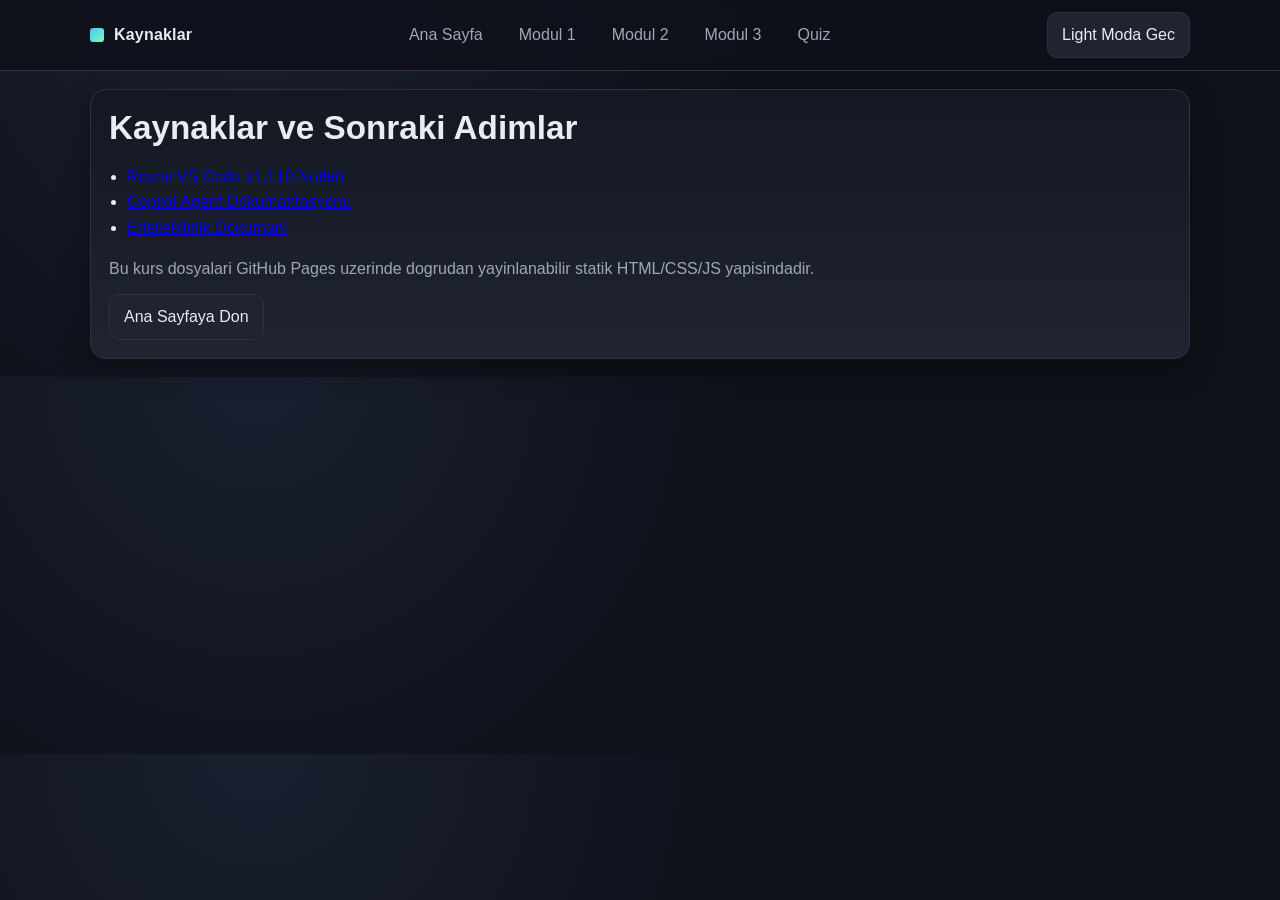
==== pages/kaynaklar.html @ 0790338a "Ilk surum: VS Code v1.110 TR interaktif landing" ====
<!doctype html>
<html lang="tr">
<head>
  <meta charset="UTF-8">
  <meta name="viewport" content="width=device-width, initial-scale=1.0">
  <title>Kaynaklar - VS Code v1.110</title>
  <link rel="stylesheet" href="../assets/css/styles.css">
</head>
<body>
  <header class="topbar">
    <div class="container topbar-inner">
      <div class="brand"><span class="brand-badge"></span> Kaynaklar</div>
      <nav class="nav-links">
        <a href="../index.html">Ana Sayfa</a>
        <a href="modul-agent.html">Modul 1</a>
        <a href="modul-chat.html">Modul 2</a>
        <a href="modul-editor-terminal.html">Modul 3</a>
        <a href="quiz.html">Quiz</a>
      </nav>
      <button data-theme-toggle>Tema</button>
    </div>
  </header>

  <main class="container section">
    <article class="card">
      <h1>Kaynaklar ve Sonraki Adimlar</h1>
      <ul class="list">
        <li><a href="https://code.visualstudio.com/updates/v1_110" target="_blank" rel="noreferrer">Resmi VS Code v1.110 Notlari</a></li>
        <li><a href="https://code.visualstudio.com/docs/copilot/agents" target="_blank" rel="noreferrer">Copilot Agent Dokumantasyonu</a></li>
        <li><a href="https://code.visualstudio.com/docs/editor/accessibility" target="_blank" rel="noreferrer">Erisilebilirlik Dokumani</a></li>
      </ul>
      <p class="muted">Bu kurs dosyalari GitHub Pages uzerinde dogrudan yayinlanabilir statik HTML/CSS/JS yapisindadir.</p>
      <a class="btn" href="../index.html">Ana Sayfaya Don</a>
    </article>
  </main>

  <script src="../assets/js/app.js"></script>
</body>
</html>
---- assets/css/styles.css ----
:root {
  --bg: #0f111a;
  --bg-elev: #181c28;
  --panel: #1f2430;
  --text: #e6edf3;
  --muted: #9ca8b7;
  --accent: #4fc1ff;
  --accent-2: #79ffb3;
  --warning: #ffcc66;
  --danger: #ff6b6b;
  --ok: #7ee787;
  --border: #2d3344;
  --shadow: 0 10px 28px rgba(0, 0, 0, 0.35);
}

:root[data-theme="light"] {
  --bg: #f4f7fb;
  --bg-elev: #ffffff;
  --panel: #ecf2fa;
  --text: #102033;
  --muted: #4d6078;
  --accent: #005fb8;
  --accent-2: #007a57;
  --warning: #8a5a00;
  --danger: #b42318;
  --ok: #166534;
  --border: #cfd7e6;
  --shadow: 0 10px 24px rgba(16, 32, 51, 0.12);
}

* {
  box-sizing: border-box;
}

html,
body {
  margin: 0;
  padding: 0;
}

body {
  font-family: "Segoe UI", "SF Pro Text", "Helvetica Neue", sans-serif;
  background: radial-gradient(circle at 20% 0%, #1a2030 0, var(--bg) 45%), var(--bg);
  color: var(--text);
  line-height: 1.6;
}

:root[data-theme="light"] body {
  background: linear-gradient(180deg, #eaf1fb 0%, var(--bg) 40%);
}

.container {
  width: min(1100px, 92vw);
  margin: 0 auto;
}

.topbar {
  position: sticky;
  top: 0;
  z-index: 20;
  backdrop-filter: blur(8px);
  background: color-mix(in srgb, var(--bg) 85%, transparent);
  border-bottom: 1px solid var(--border);
}

.topbar-inner {
  display: flex;
  align-items: center;
  justify-content: space-between;
  padding: 12px 0;
}

.brand {
  display: flex;
  align-items: center;
  gap: 10px;
  font-weight: 700;
  letter-spacing: 0.2px;
}

.brand-badge {
  width: 14px;
  height: 14px;
  border-radius: 3px;
  background: linear-gradient(135deg, var(--accent), var(--accent-2));
}

.nav-links {
  display: flex;
  gap: 14px;
  flex-wrap: wrap;
}

.nav-links a {
  color: var(--muted);
  text-decoration: none;
  padding: 6px 10px;
  border-radius: 8px;
  border: 1px solid transparent;
}

.nav-links a.active,
.nav-links a:hover,
.nav-links a:focus-visible {
  color: var(--text);
  border-color: var(--border);
  background: var(--bg-elev);
}

button,
.btn {
  border: 1px solid var(--border);
  background: var(--panel);
  color: var(--text);
  border-radius: 10px;
  padding: 9px 14px;
  cursor: pointer;
  font: inherit;
  text-decoration: none;
  display: inline-block;
}

button:hover,
.btn:hover,
button:focus-visible,
.btn:focus-visible {
  border-color: var(--accent);
  box-shadow: 0 0 0 3px color-mix(in srgb, var(--accent) 28%, transparent);
  outline: none;
}

.hero {
  padding: 52px 0 26px;
}

.hero-grid {
  display: grid;
  grid-template-columns: 1.2fr 1fr;
  gap: 24px;
}

.card {
  background: linear-gradient(180deg, color-mix(in srgb, var(--bg-elev) 86%, black), var(--panel));
  border: 1px solid var(--border);
  border-radius: 16px;
  padding: 18px;
  box-shadow: var(--shadow);
}

:root[data-theme="light"] .card {
  background: linear-gradient(180deg, #ffffff, var(--panel));
}

h1,
h2,
h3 {
  line-height: 1.2;
  margin: 0 0 10px;
}

h1 {
  font-size: clamp(1.7rem, 2.6vw, 2.6rem);
}

p {
  margin: 0 0 12px;
}

.muted {
  color: var(--muted);
}

.grid-3 {
  display: grid;
  grid-template-columns: repeat(3, 1fr);
  gap: 16px;
}

.grid-2 {
  display: grid;
  grid-template-columns: repeat(2, 1fr);
  gap: 16px;
}

.section {
  padding: 18px 0;
}

.kicker {
  color: var(--accent);
  font-size: 0.9rem;
  font-weight: 700;
  letter-spacing: 0.4px;
  text-transform: uppercase;
}

.tags {
  display: flex;
  flex-wrap: wrap;
  gap: 8px;
}

.tag {
  border: 1px solid var(--border);
  border-radius: 999px;
  padding: 4px 10px;
  color: var(--muted);
  font-size: 0.85rem;
}

.timeline,
.list {
  padding-left: 18px;
}

.accordion-item {
  border: 1px solid var(--border);
  border-radius: 12px;
  margin-bottom: 10px;
  overflow: hidden;
}

.accordion-header {
  width: 100%;
  text-align: left;
  border: 0;
  border-bottom: 1px solid transparent;
  border-radius: 0;
  background: var(--panel);
  padding: 12px 14px;
  font-weight: 600;
}

.accordion-content {
  display: none;
  padding: 12px 14px;
  background: color-mix(in srgb, var(--bg-elev) 75%, transparent);
}

.accordion-item.open .accordion-content {
  display: block;
}

.code-box {
  margin: 10px 0;
  background: #0b0f16;
  color: #d2e4ff;
  border: 1px solid #2a3950;
  border-radius: 10px;
  padding: 12px;
  position: relative;
  overflow: auto;
}

:root[data-theme="light"] .code-box {
  background: #f3f8ff;
  color: #072243;
  border-color: #b8cbe4;
}

.copy-btn {
  position: absolute;
  top: 8px;
  right: 8px;
  padding: 6px 10px;
  font-size: 0.85rem;
}

.progress-wrap {
  border: 1px solid var(--border);
  border-radius: 999px;
  overflow: hidden;
  height: 12px;
  background: color-mix(in srgb, var(--panel) 90%, transparent);
}

.progress-bar {
  height: 100%;
  width: 0;
  background: linear-gradient(90deg, var(--accent), var(--accent-2));
  transition: width 260ms ease;
}

.quiz-question {
  margin-bottom: 14px;
}

.quiz-options label {
  display: block;
  margin: 6px 0;
}

footer {
  padding: 36px 0;
  color: var(--muted);
}

svg {
  max-width: 100%;
  height: auto;
}

@media (max-width: 900px) {
  .hero-grid,
  .grid-3,
  .grid-2 {
    grid-template-columns: 1fr;
  }

  .nav-links {
    display: none;
  }
}
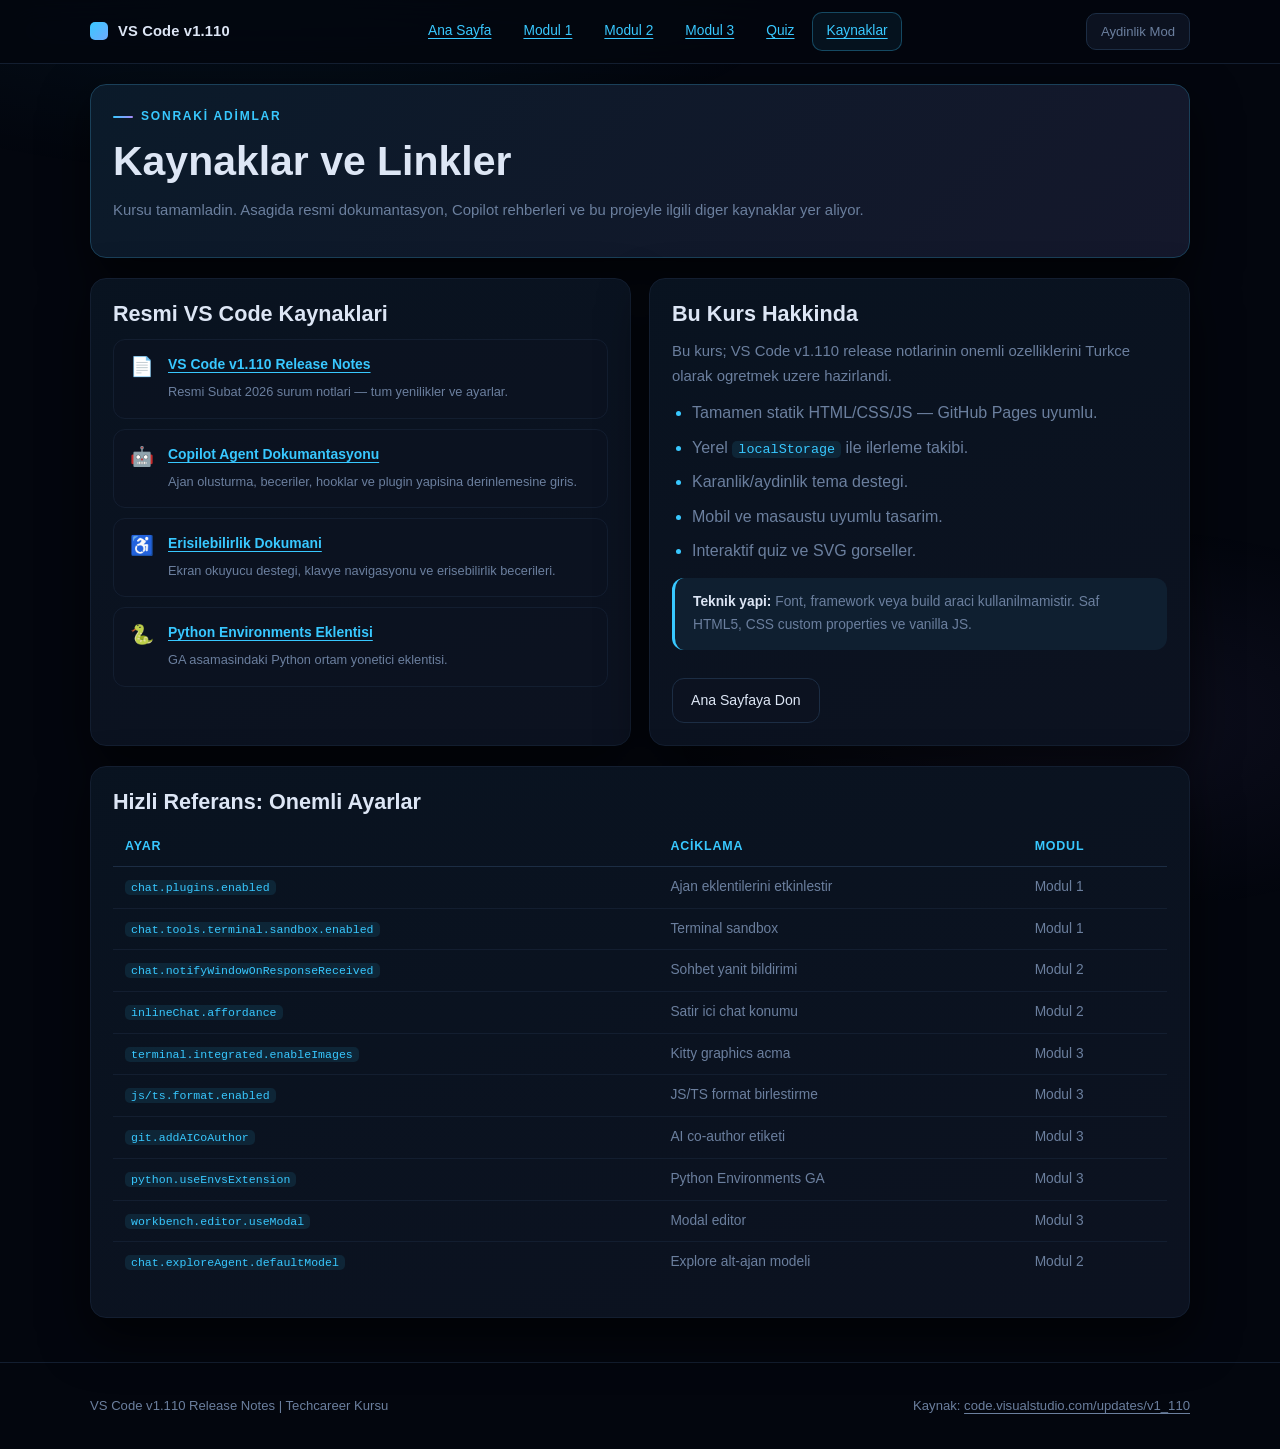
==== commit 9ef4e014: "Redesign: AI tasarim sistemi, mobil nav, tam TR icerik - Yeni renk paleti (derin uzay, elektrik mavi" ====
--- a/pages/kaynaklar.html
+++ b/pages/kaynaklar.html
@@ -3,36 +3,119 @@
 <head>
   <meta charset="UTF-8">
   <meta name="viewport" content="width=device-width, initial-scale=1.0">
-  <title>Kaynaklar - VS Code v1.110</title>
+  <meta name="description" content="VS Code v1.110 Kursu kaynaklar sayfasi — resmi release notes, Copilot dokumanlari ve sonraki adimlar.">
+  <title>Kaynaklar — VS Code v1.110 | Techcareer</title>
   <link rel="stylesheet" href="../assets/css/styles.css">
 </head>
 <body>
   <header class="topbar">
     <div class="container topbar-inner">
-      <div class="brand"><span class="brand-badge"></span> Kaynaklar</div>
-      <nav class="nav-links">
+      <a class="brand" href="../index.html">
+        <span class="brand-badge" aria-hidden="true"></span>
+        VS Code v1.110
+      </a>
+      <nav class="nav-links" aria-label="Ana navigasyon">
         <a href="../index.html">Ana Sayfa</a>
         <a href="modul-agent.html">Modul 1</a>
         <a href="modul-chat.html">Modul 2</a>
         <a href="modul-editor-terminal.html">Modul 3</a>
         <a href="quiz.html">Quiz</a>
+        <a href="kaynaklar.html" aria-current="page">Kaynaklar</a>
       </nav>
-      <button data-theme-toggle>Tema</button>
+      <button class="nav-toggle" aria-label="Menuyu ac/kapat" aria-expanded="false">
+        <span></span><span></span><span></span>
+      </button>
+      <button class="theme-btn" data-theme-toggle aria-label="Tema degistir">Aydinlik Mod</button>
     </div>
   </header>
 
   <main class="container section">
-    <article class="card">
-      <h1>Kaynaklar ve Sonraki Adimlar</h1>
-      <ul class="list">
-        <li><a href="https://code.visualstudio.com/updates/v1_110" target="_blank" rel="noreferrer">Resmi VS Code v1.110 Notlari</a></li>
-        <li><a href="https://code.visualstudio.com/docs/copilot/agents" target="_blank" rel="noreferrer">Copilot Agent Dokumantasyonu</a></li>
-        <li><a href="https://code.visualstudio.com/docs/editor/accessibility" target="_blank" rel="noreferrer">Erisilebilirlik Dokumani</a></li>
-      </ul>
-      <p class="muted">Bu kurs dosyalari GitHub Pages uzerinde dogrudan yayinlanabilir statik HTML/CSS/JS yapisindadir.</p>
-      <a class="btn" href="../index.html">Ana Sayfaya Don</a>
+
+    <article class="card module-hero reveal">
+      <p class="kicker">Sonraki Adimlar</p>
+      <h1>Kaynaklar ve Linkler</h1>
+      <p class="muted">Kursu tamamladin. Asagida resmi dokumantasyon, Copilot rehberleri ve bu projeyle ilgili diger kaynaklar yer aliyor.</p>
     </article>
+
+    <section class="section grid-2">
+
+      <article class="card reveal reveal-delay-1">
+        <h2>Resmi VS Code Kaynaklari</h2>
+        <div class="info-row">
+          <span class="info-row-icon" aria-hidden="true">&#128196;</span>
+          <div class="info-row-body">
+            <strong><a href="https://code.visualstudio.com/updates/v1_110" target="_blank" rel="noreferrer noopener">VS Code v1.110 Release Notes</a></strong>
+            <span>Resmi Subat 2026 surum notlari — tum yenilikler ve ayarlar.</span>
+          </div>
+        </div>
+        <div class="info-row">
+          <span class="info-row-icon" aria-hidden="true">&#129302;</span>
+          <div class="info-row-body">
+            <strong><a href="https://code.visualstudio.com/docs/copilot/agents" target="_blank" rel="noreferrer noopener">Copilot Agent Dokumantasyonu</a></strong>
+            <span>Ajan olusturma, beceriler, hooklar ve plugin yapisina derinlemesine giris.</span>
+          </div>
+        </div>
+        <div class="info-row">
+          <span class="info-row-icon" aria-hidden="true">&#9855;</span>
+          <div class="info-row-body">
+            <strong><a href="https://code.visualstudio.com/docs/editor/accessibility" target="_blank" rel="noreferrer noopener">Erisilebilirlik Dokumani</a></strong>
+            <span>Ekran okuyucu destegi, klavye navigasyonu ve erisebilirlik becerileri.</span>
+          </div>
+        </div>
+        <div class="info-row">
+          <span class="info-row-icon" aria-hidden="true">&#128013;</span>
+          <div class="info-row-body">
+            <strong><a href="https://marketplace.visualstudio.com/items?itemName=ms-python.vscode-python-envs" target="_blank" rel="noreferrer noopener">Python Environments Eklentisi</a></strong>
+            <span>GA asamasindaki Python ortam yonetici eklentisi.</span>
+          </div>
+        </div>
+      </article>
+
+      <article class="card reveal reveal-delay-2">
+        <h2>Bu Kurs Hakkinda</h2>
+        <p class="muted">Bu kurs; VS Code v1.110 release notlarinin onemli ozelliklerini Turkce olarak ogretmek uzere hazirlandi.</p>
+        <ul class="list" style="margin-top:12px;">
+          <li>Tamamen statik HTML/CSS/JS — GitHub Pages uyumlu.</li>
+          <li>Yerel <code>localStorage</code> ile ilerleme takibi.</li>
+          <li>Karanlik/aydinlik tema destegi.</li>
+          <li>Mobil ve masaustu uyumlu tasarim.</li>
+          <li>Interaktif quiz ve SVG gorseller.</li>
+        </ul>
+        <div class="callout" style="margin-top:14px;">
+          <strong>Teknik yapi:</strong> Font, framework veya build araci kullanilmamistir. Saf HTML5, CSS custom properties ve vanilla JS.
+        </div>
+        <a class="btn" href="../index.html" style="margin-top:14px;">Ana Sayfaya Don</a>
+      </article>
+
+    </section>
+
+    <section class="section card reveal">
+      <h2>Hizli Referans: Onemli Ayarlar</h2>
+      <table>
+        <thead><tr><th>Ayar</th><th>Aciklama</th><th>Modul</th></tr></thead>
+        <tbody>
+          <tr><td><code>chat.plugins.enabled</code></td><td>Ajan eklentilerini etkinlestir</td><td>Modul 1</td></tr>
+          <tr><td><code>chat.tools.terminal.sandbox.enabled</code></td><td>Terminal sandbox</td><td>Modul 1</td></tr>
+          <tr><td><code>chat.notifyWindowOnResponseReceived</code></td><td>Sohbet yanit bildirimi</td><td>Modul 2</td></tr>
+          <tr><td><code>inlineChat.affordance</code></td><td>Satir ici chat konumu</td><td>Modul 2</td></tr>
+          <tr><td><code>terminal.integrated.enableImages</code></td><td>Kitty graphics acma</td><td>Modul 3</td></tr>
+          <tr><td><code>js/ts.format.enabled</code></td><td>JS/TS format birlestirme</td><td>Modul 3</td></tr>
+          <tr><td><code>git.addAICoAuthor</code></td><td>AI co-author etiketi</td><td>Modul 3</td></tr>
+          <tr><td><code>python.useEnvsExtension</code></td><td>Python Environments GA</td><td>Modul 3</td></tr>
+          <tr><td><code>workbench.editor.useModal</code></td><td>Modal editor</td><td>Modul 3</td></tr>
+          <tr><td><code>chat.exploreAgent.defaultModel</code></td><td>Explore alt-ajan modeli</td><td>Modul 2</td></tr>
+        </tbody>
+      </table>
+    </section>
+
   </main>
+
+  <footer>
+    <div class="container">
+      <span>VS Code v1.110 Release Notes | Techcareer Kursu</span>
+      <span>Kaynak: <a href="https://code.visualstudio.com/updates/v1_110" target="_blank" rel="noreferrer noopener">code.visualstudio.com/updates/v1_110</a></span>
+    </div>
+  </footer>
 
   <script src="../assets/js/app.js"></script>
 </body>
--- a/assets/css/styles.css
+++ b/assets/css/styles.css
@@ -1,66 +1,140 @@
+/* ==============================================
+   AI DESIGN SYSTEM — VS Code v1.110 Kursu
+   ============================================== */
+
+/* ---- Tokens ---- */
 :root {
-  --bg: #0f111a;
-  --bg-elev: #181c28;
-  --panel: #1f2430;
-  --text: #e6edf3;
-  --muted: #9ca8b7;
-  --accent: #4fc1ff;
-  --accent-2: #79ffb3;
-  --warning: #ffcc66;
-  --danger: #ff6b6b;
-  --ok: #7ee787;
-  --border: #2d3344;
-  --shadow: 0 10px 28px rgba(0, 0, 0, 0.35);
+  --bg:        #03060e;
+  --bg-elev:   #070c18;
+  --panel:     #0c1220;
+  --panel-2:   #101929;
+  --text:      #dde6f5;
+  --muted:     #6b7f9e;
+  --subtle:    #2a3a52;
+  --accent:    #38c8ff;
+  --accent-2:  #a78bfa;
+  --accent-3:  #34d399;
+  --warning:   #fbbf24;
+  --danger:    #f87171;
+  --ok:        #34d399;
+  --border:    #131e30;
+  --border-2:  #1c2d44;
+  --glow:      rgba(56, 200, 255, 0.16);
+  --glow-2:    rgba(167, 139, 250, 0.14);
+  --shadow:    0 20px 48px rgba(0, 0, 0, 0.65);
+  --shadow-sm: 0 6px 18px rgba(0, 0, 0, 0.4);
+  --radius:    16px;
+  --radius-sm: 10px;
 }
 
 :root[data-theme="light"] {
-  --bg: #f4f7fb;
-  --bg-elev: #ffffff;
-  --panel: #ecf2fa;
-  --text: #102033;
-  --muted: #4d6078;
-  --accent: #005fb8;
-  --accent-2: #007a57;
-  --warning: #8a5a00;
-  --danger: #b42318;
-  --ok: #166534;
-  --border: #cfd7e6;
-  --shadow: 0 10px 24px rgba(16, 32, 51, 0.12);
-}
-
-* {
-  box-sizing: border-box;
-}
-
-html,
+  --bg:        #eef3fc;
+  --bg-elev:   #ffffff;
+  --panel:     #e4ecf9;
+  --panel-2:   #d8e4f5;
+  --text:      #0b1525;
+  --muted:     #4a5f7c;
+  --subtle:    #b0c0d8;
+  --accent:    #0284c7;
+  --accent-2:  #7c3aed;
+  --accent-3:  #059669;
+  --warning:   #92400e;
+  --danger:    #b91c1c;
+  --ok:        #059669;
+  --border:    #ccd6ed;
+  --border-2:  #b8c8e4;
+  --glow:      rgba(2, 132, 199, 0.14);
+  --glow-2:    rgba(124, 58, 237, 0.10);
+  --shadow:    0 12px 36px rgba(10, 20, 40, 0.12);
+  --shadow-sm: 0 4px 14px rgba(10, 20, 40, 0.08);
+}
+
+/* ---- Animations ---- */
+@keyframes fade-up {
+  from { opacity: 0; transform: translateY(22px); }
+  to   { opacity: 1; transform: translateY(0); }
+}
+@keyframes fade-in {
+  from { opacity: 0; }
+  to   { opacity: 1; }
+}
+@keyframes shimmer {
+  0%   { background-position: -200% center; }
+  100% { background-position:  200% center; }
+}
+@keyframes gradient-drift {
+  0%, 100% { background-position: 0% 50%; }
+  50%       { background-position: 100% 50%; }
+}
+@keyframes pulse-glow {
+  0%, 100% { opacity: 0.7; }
+  50%       { opacity: 1; box-shadow: 0 0 20px var(--glow), 0 0 40px var(--glow-2); }
+}
+@keyframes float {
+  0%, 100% { transform: translateY(0); }
+  50%       { transform: translateY(-5px); }
+}
+@keyframes spin-slow {
+  to { transform: rotate(360deg); }
+}
+@keyframes scan-line {
+  from { transform: translateY(-100%); }
+  to   { transform: translateY(100%); }
+}
+
+/* ---- Base ---- */
+*, *::before, *::after { box-sizing: border-box; }
+html, body { margin: 0; padding: 0; }
+html { scroll-behavior: smooth; }
+
 body {
-  margin: 0;
-  padding: 0;
-}
-
-body {
-  font-family: "Segoe UI", "SF Pro Text", "Helvetica Neue", sans-serif;
-  background: radial-gradient(circle at 20% 0%, #1a2030 0, var(--bg) 45%), var(--bg);
+  font-family: "Segoe UI", "SF Pro Text", "Inter", "Helvetica Neue", sans-serif;
+  background: var(--bg);
   color: var(--text);
-  line-height: 1.6;
-}
-
-:root[data-theme="light"] body {
-  background: linear-gradient(180deg, #eaf1fb 0%, var(--bg) 40%);
-}
-
+  line-height: 1.65;
+  min-height: 100vh;
+  transition: background 0.4s, color 0.4s;
+}
+
+/* Hero bg ambient */
+body::before {
+  content: '';
+  position: fixed;
+  inset: 0;
+  background:
+    radial-gradient(ellipse 80% 50% at 20% -10%, rgba(56,200,255,0.08) 0%, transparent 60%),
+    radial-gradient(ellipse 60% 40% at 85% 80%, rgba(167,139,250,0.07) 0%, transparent 55%);
+  pointer-events: none;
+  z-index: 0;
+}
+
+:root[data-theme="light"] body::before {
+  background:
+    radial-gradient(ellipse 80% 50% at 20% -10%, rgba(2,132,199,0.06) 0%, transparent 60%),
+    radial-gradient(ellipse 60% 40% at 85% 80%, rgba(124,58,237,0.05) 0%, transparent 55%);
+}
+
+/* ---- Layout ---- */
 .container {
   width: min(1100px, 92vw);
   margin: 0 auto;
-}
-
+  position: relative;
+  z-index: 1;
+}
+.section  { padding: 20px 0; }
+.mt-sm    { margin-top: 12px; }
+.mt-md    { margin-top: 18px; }
+
+/* ---- Topbar ---- */
 .topbar {
   position: sticky;
   top: 0;
-  z-index: 20;
-  backdrop-filter: blur(8px);
+  z-index: 200;
+  backdrop-filter: blur(18px) saturate(160%);
+  -webkit-backdrop-filter: blur(18px) saturate(160%);
   background: color-mix(in srgb, var(--bg) 85%, transparent);
   border-bottom: 1px solid var(--border);
+  transition: background 0.4s;
 }
 
 .topbar-inner {
@@ -68,246 +142,667 @@
   align-items: center;
   justify-content: space-between;
   padding: 12px 0;
-}
-
+  gap: 12px;
+}
+
+/* ---- Brand ---- */
 .brand {
   display: flex;
   align-items: center;
   gap: 10px;
   font-weight: 700;
-  letter-spacing: 0.2px;
-}
-
+  font-size: 0.92rem;
+  letter-spacing: 0.15px;
+  white-space: nowrap;
+  text-decoration: none;
+  color: var(--text);
+}
 .brand-badge {
-  width: 14px;
-  height: 14px;
-  border-radius: 3px;
+  width: 18px;
+  height: 18px;
+  border-radius: 5px;
   background: linear-gradient(135deg, var(--accent), var(--accent-2));
-}
-
+  background-size: 200% 200%;
+  animation: gradient-drift 4s ease infinite, pulse-glow 3s ease-in-out infinite;
+  flex-shrink: 0;
+}
+
+/* ---- Nav ---- */
 .nav-links {
   display: flex;
-  gap: 14px;
-  flex-wrap: wrap;
-}
-
+  gap: 4px;
+  align-items: center;
+}
 .nav-links a {
   color: var(--muted);
   text-decoration: none;
-  padding: 6px 10px;
-  border-radius: 8px;
+  padding: 7px 13px;
+  border-radius: 10px;
   border: 1px solid transparent;
-}
-
-.nav-links a.active,
+  font-size: 0.86rem;
+  font-weight: 500;
+  transition: color 0.2s, background 0.2s, border-color 0.2s, box-shadow 0.2s;
+  white-space: nowrap;
+}
 .nav-links a:hover,
 .nav-links a:focus-visible {
   color: var(--text);
-  border-color: var(--border);
-  background: var(--bg-elev);
-}
-
-button,
-.btn {
-  border: 1px solid var(--border);
+  border-color: var(--border-2);
   background: var(--panel);
-  color: var(--text);
+  outline: none;
+}
+.nav-links a[aria-current="page"] {
+  color: var(--accent);
+  border-color: color-mix(in srgb, var(--accent) 30%, transparent);
+  background: color-mix(in srgb, var(--accent) 7%, transparent);
+}
+
+/* ---- Hamburger ---- */
+.nav-toggle {
+  display: none;
+  flex-direction: column;
+  justify-content: center;
+  gap: 5px;
+  width: 38px;
+  height: 38px;
+  border: 1px solid var(--border-2);
+  background: var(--panel);
   border-radius: 10px;
-  padding: 9px 14px;
+  cursor: pointer;
+  padding: 9px;
+  flex-shrink: 0;
+  transition: border-color 0.2s, box-shadow 0.2s;
+}
+.nav-toggle:hover { border-color: var(--accent); box-shadow: 0 0 0 3px var(--glow); }
+.nav-toggle span {
+  display: block;
+  height: 2px;
+  border-radius: 2px;
+  background: var(--text);
+  transition: transform 0.25s, opacity 0.25s;
+}
+.nav-toggle.open span:nth-child(1) { transform: translateY(7px) rotate(45deg); }
+.nav-toggle.open span:nth-child(2) { opacity: 0; }
+.nav-toggle.open span:nth-child(3) { transform: translateY(-7px) rotate(-45deg); }
+
+/* ---- Theme Button ---- */
+.theme-btn {
+  border: 1px solid var(--border-2);
+  background: var(--panel);
+  color: var(--muted);
+  border-radius: 10px;
+  padding: 7px 14px;
   cursor: pointer;
   font: inherit;
-  text-decoration: none;
-  display: inline-block;
-}
-
-button:hover,
-.btn:hover,
-button:focus-visible,
-.btn:focus-visible {
-  border-color: var(--accent);
-  box-shadow: 0 0 0 3px color-mix(in srgb, var(--accent) 28%, transparent);
+  font-size: 0.82rem;
+  font-weight: 500;
+  transition: color 0.2s, border-color 0.2s, box-shadow 0.2s;
+  white-space: nowrap;
+  flex-shrink: 0;
+}
+.theme-btn:hover,
+.theme-btn:focus-visible {
+  color: var(--accent);
+  border-color: color-mix(in srgb, var(--accent) 45%, transparent);
+  box-shadow: 0 0 0 3px var(--glow);
   outline: none;
 }
 
-.hero {
-  padding: 52px 0 26px;
-}
-
+/* ---- Cards ---- */
+.card {
+  background: linear-gradient(160deg,
+    color-mix(in srgb, var(--bg-elev) 90%, var(--accent) 4%),
+    var(--panel)
+  );
+  border: 1px solid var(--border);
+  border-radius: var(--radius);
+  padding: 22px;
+  box-shadow: var(--shadow);
+  transition: transform 0.28s ease, box-shadow 0.28s ease, border-color 0.28s ease;
+  position: relative;
+  overflow: hidden;
+}
+.card::after {
+  content: '';
+  position: absolute;
+  inset: 0;
+  border-radius: inherit;
+  background: radial-gradient(ellipse at 0% 0%, var(--glow) 0%, transparent 65%);
+  opacity: 0;
+  transition: opacity 0.35s ease;
+  pointer-events: none;
+}
+.card:hover {
+  transform: translateY(-4px);
+  border-color: var(--border-2);
+  box-shadow: var(--shadow), 0 0 48px var(--glow);
+}
+.card:hover::after { opacity: 1; }
+
+:root[data-theme="light"] .card {
+  background: linear-gradient(160deg, #ffffff, var(--panel));
+}
+
+/* ---- Hero ---- */
+.hero { padding: 60px 0 28px; }
 .hero-grid {
   display: grid;
-  grid-template-columns: 1.2fr 1fr;
+  grid-template-columns: 1.25fr 1fr;
   gap: 24px;
-}
-
-.card {
-  background: linear-gradient(180deg, color-mix(in srgb, var(--bg-elev) 86%, black), var(--panel));
-  border: 1px solid var(--border);
-  border-radius: 16px;
-  padding: 18px;
-  box-shadow: var(--shadow);
-}
-
-:root[data-theme="light"] .card {
-  background: linear-gradient(180deg, #ffffff, var(--panel));
-}
-
-h1,
-h2,
-h3 {
-  line-height: 1.2;
-  margin: 0 0 10px;
-}
-
-h1 {
-  font-size: clamp(1.7rem, 2.6vw, 2.6rem);
-}
-
-p {
-  margin: 0 0 12px;
-}
-
-.muted {
-  color: var(--muted);
-}
-
+  align-items: start;
+}
+
+/* ---- Grids ---- */
 .grid-3 {
   display: grid;
   grid-template-columns: repeat(3, 1fr);
-  gap: 16px;
-}
-
+  gap: 18px;
+}
 .grid-2 {
   display: grid;
   grid-template-columns: repeat(2, 1fr);
-  gap: 16px;
-}
-
-.section {
-  padding: 18px 0;
-}
+  gap: 18px;
+}
+
+/* ---- Typography ---- */
+h1, h2, h3 { line-height: 1.22; margin: 0 0 12px; }
+
+h1 {
+  font-size: clamp(1.75rem, 3.2vw, 2.75rem);
+  background: linear-gradient(135deg, var(--text) 45%, var(--accent) 80%, var(--accent-2));
+  -webkit-background-clip: text;
+  -webkit-text-fill-color: transparent;
+  background-clip: text;
+}
+h2 { font-size: clamp(1.05rem, 2vw, 1.35rem); }
+p  { margin: 0 0 12px; }
 
 .kicker {
   color: var(--accent);
-  font-size: 0.9rem;
+  font-size: 0.75rem;
   font-weight: 700;
-  letter-spacing: 0.4px;
+  letter-spacing: 1.8px;
   text-transform: uppercase;
-}
-
-.tags {
-  display: flex;
-  flex-wrap: wrap;
+  margin-bottom: 10px;
+  display: flex;
+  align-items: center;
   gap: 8px;
 }
-
+.kicker::before {
+  content: '';
+  display: inline-block;
+  width: 20px;
+  height: 2px;
+  border-radius: 2px;
+  background: linear-gradient(90deg, var(--accent), var(--accent-2));
+  flex-shrink: 0;
+}
+.muted  { color: var(--muted); font-size: 0.93rem; }
+
+/* ---- Tags ---- */
+.tags { display: flex; flex-wrap: wrap; gap: 8px; margin-top: 14px; }
 .tag {
-  border: 1px solid var(--border);
+  border: 1px solid var(--border-2);
   border-radius: 999px;
-  padding: 4px 10px;
-  color: var(--muted);
-  font-size: 0.85rem;
-}
-
-.timeline,
-.list {
-  padding-left: 18px;
-}
-
+  padding: 4px 13px;
+  color: var(--muted);
+  font-size: 0.78rem;
+  font-weight: 500;
+  background: color-mix(in srgb, var(--panel) 70%, transparent);
+  transition: color 0.2s, border-color 0.2s;
+}
+.tag:hover {
+  color: var(--accent);
+  border-color: color-mix(in srgb, var(--accent) 38%, transparent);
+}
+
+/* ---- Lists ---- */
+.list { padding-left: 20px; margin: 0; }
+.list li { margin-bottom: 8px; color: var(--muted); }
+.list li::marker { color: var(--accent); }
+
+/* ---- Buttons ---- */
+button, .btn {
+  border: 1px solid var(--border-2);
+  background: var(--panel);
+  color: var(--text);
+  border-radius: 12px;
+  padding: 10px 18px;
+  cursor: pointer;
+  font: inherit;
+  font-size: 0.88rem;
+  font-weight: 500;
+  text-decoration: none;
+  display: inline-flex;
+  align-items: center;
+  gap: 6px;
+  transition: color 0.2s, border-color 0.2s, box-shadow 0.2s, transform 0.15s, background 0.2s;
+}
+button:hover, .btn:hover,
+button:focus-visible, .btn:focus-visible {
+  border-color: var(--accent);
+  box-shadow: 0 0 0 3px var(--glow);
+  outline: none;
+}
+button:active, .btn:active { transform: scale(0.97); }
+
+.btn-primary {
+  background: linear-gradient(135deg, var(--accent), var(--accent-2));
+  border-color: transparent;
+  color: #04070f;
+  font-weight: 600;
+}
+.btn-primary:hover,
+.btn-primary:focus-visible {
+  box-shadow: 0 0 0 3px var(--glow), 0 8px 28px var(--glow);
+  transform: translateY(-1px);
+}
+
+/* ---- Accordion ---- */
 .accordion-item {
   border: 1px solid var(--border);
-  border-radius: 12px;
+  border-radius: 14px;
   margin-bottom: 10px;
   overflow: hidden;
-}
-
+  transition: border-color 0.25s;
+}
+.accordion-item.open {
+  border-color: color-mix(in srgb, var(--accent) 38%, var(--border));
+}
 .accordion-header {
   width: 100%;
   text-align: left;
-  border: 0;
-  border-bottom: 1px solid transparent;
+  border: none;
   border-radius: 0;
   background: var(--panel);
-  padding: 12px 14px;
+  padding: 13px 16px;
   font-weight: 600;
-}
-
+  font-size: 0.9rem;
+  display: flex;
+  justify-content: space-between;
+  align-items: center;
+  transition: background 0.2s, color 0.2s;
+}
+.accordion-header::after {
+  content: '›';
+  font-size: 1.3rem;
+  color: var(--muted);
+  transition: transform 0.25s, color 0.2s;
+  line-height: 1;
+  flex-shrink: 0;
+}
+.accordion-item.open .accordion-header {
+  color: var(--accent);
+  background: color-mix(in srgb, var(--panel) 80%, var(--accent) 6%);
+}
+.accordion-item.open .accordion-header::after {
+  transform: rotate(90deg);
+  color: var(--accent);
+}
 .accordion-content {
   display: none;
-  padding: 12px 14px;
-  background: color-mix(in srgb, var(--bg-elev) 75%, transparent);
-}
-
+  padding: 14px 16px;
+  background: color-mix(in srgb, var(--bg-elev) 80%, transparent);
+  color: var(--muted);
+  font-size: 0.88rem;
+  line-height: 1.72;
+  border-top: 1px solid var(--border);
+}
 .accordion-item.open .accordion-content {
   display: block;
-}
-
+  animation: fade-up 0.22s ease both;
+}
+
+/* ---- Code Box ---- */
 .code-box {
-  margin: 10px 0;
-  background: #0b0f16;
-  color: #d2e4ff;
-  border: 1px solid #2a3950;
-  border-radius: 10px;
-  padding: 12px;
+  margin: 14px 0;
+  background: color-mix(in srgb, var(--bg) 92%, var(--accent) 4%);
+  border: 1px solid var(--border-2);
+  border-radius: 14px;
+  padding: 16px;
+  padding-right: 16px;
+  padding-bottom: 48px;
   position: relative;
   overflow: auto;
+  font-family: "Cascadia Code", "Fira Code", "Consolas", monospace;
+  font-size: 0.84rem;
+  line-height: 1.75;
+}
+.code-box code {
+  color: var(--text);
+  display: block;
+  white-space: pre;
 }
 
 :root[data-theme="light"] .code-box {
   background: #f3f8ff;
-  color: #072243;
-  border-color: #b8cbe4;
-}
+  border-color: var(--border);
+}
+:root[data-theme="light"] .code-box code { color: #0c2040; }
 
 .copy-btn {
   position: absolute;
-  top: 8px;
-  right: 8px;
-  padding: 6px 10px;
-  font-size: 0.85rem;
-}
-
+  bottom: 10px;
+  right: 10px;
+  padding: 5px 12px;
+  font-size: 0.76rem;
+  border-radius: 8px;
+}
+
+/* ---- Progress ---- */
 .progress-wrap {
   border: 1px solid var(--border);
   border-radius: 999px;
   overflow: hidden;
-  height: 12px;
-  background: color-mix(in srgb, var(--panel) 90%, transparent);
-}
-
+  height: 10px;
+  background: var(--panel);
+  margin: 10px 0;
+}
 .progress-bar {
   height: 100%;
   width: 0;
-  background: linear-gradient(90deg, var(--accent), var(--accent-2));
-  transition: width 260ms ease;
-}
-
+  background: linear-gradient(90deg, var(--accent), var(--accent-2), var(--accent-3), var(--accent));
+  background-size: 300% 100%;
+  animation: gradient-drift 4s ease infinite;
+  transition: width 600ms cubic-bezier(0.4, 0, 0.2, 1);
+  border-radius: 999px;
+}
+
+.checklist { display: flex; flex-direction: column; gap: 10px; margin-top: 14px; }
+.checklist label {
+  display: flex;
+  align-items: center;
+  gap: 10px;
+  font-size: 0.88rem;
+  color: var(--muted);
+  cursor: pointer;
+  transition: color 0.2s;
+}
+.checklist label:hover { color: var(--text); }
+.checklist input[type="checkbox"] {
+  width: 16px;
+  height: 16px;
+  accent-color: var(--accent);
+  flex-shrink: 0;
+}
+
+/* ---- Feature Grid ---- */
+.feature-grid {
+  display: grid;
+  grid-template-columns: repeat(auto-fit, minmax(180px, 1fr));
+  gap: 12px;
+  margin-top: 6px;
+}
+.feature-item {
+  display: flex;
+  flex-direction: column;
+  gap: 6px;
+  padding: 14px;
+  border: 1px solid var(--border);
+  border-radius: 14px;
+  background: color-mix(in srgb, var(--panel) 60%, transparent);
+  transition: border-color 0.22s, transform 0.22s, box-shadow 0.22s;
+}
+.feature-item:hover {
+  border-color: color-mix(in srgb, var(--accent) 40%, transparent);
+  transform: translateY(-2px);
+  box-shadow: 0 6px 24px var(--glow);
+}
+.feature-icon  { font-size: 1.5rem; line-height: 1; }
+.feature-title { font-weight: 600; font-size: 0.87rem; color: var(--text); }
+.feature-desc  { font-size: 0.8rem; color: var(--muted); line-height: 1.5; }
+
+/* ---- Info Row ---- */
+.info-row {
+  display: flex;
+  align-items: flex-start;
+  gap: 14px;
+  padding: 13px 16px;
+  border: 1px solid var(--border);
+  border-radius: 12px;
+  margin-bottom: 10px;
+  background: color-mix(in srgb, var(--panel) 50%, transparent);
+  transition: border-color 0.22s, transform 0.22s;
+}
+.info-row:hover {
+  border-color: color-mix(in srgb, var(--accent) 30%, transparent);
+  transform: translateX(3px);
+}
+.info-row-icon { font-size: 1.2rem; flex-shrink: 0; line-height: 1.45; }
+.info-row-body strong { display: block; font-size: 0.87rem; color: var(--text); margin-bottom: 2px; }
+.info-row-body span  { font-size: 0.8rem; color: var(--muted); }
+
+/* ---- Callout ---- */
+.callout {
+  padding: 13px 18px;
+  border-radius: 12px;
+  border-left: 3px solid var(--accent);
+  background: color-mix(in srgb, var(--accent) 7%, var(--panel));
+  margin: 14px 0;
+  font-size: 0.86rem;
+  color: var(--muted);
+  line-height: 1.65;
+}
+.callout.warning { border-color: var(--warning); background: color-mix(in srgb, var(--warning) 8%, var(--panel)); }
+.callout.danger  { border-color: var(--danger);  background: color-mix(in srgb, var(--danger) 8%,  var(--panel)); }
+.callout.ok      { border-color: var(--ok);     background: color-mix(in srgb, var(--ok) 8%,     var(--panel)); }
+.callout strong  { color: var(--text); }
+
+/* ---- Step List ---- */
+.step-list {
+  list-style: none;
+  padding: 0; margin: 0;
+  counter-reset: steps;
+  display: flex;
+  flex-direction: column;
+  gap: 14px;
+}
+.step-list li {
+  counter-increment: steps;
+  display: flex;
+  gap: 14px;
+  align-items: flex-start;
+}
+.step-list li::before {
+  content: counter(steps);
+  min-width: 28px; height: 28px;
+  border-radius: 50%;
+  background: linear-gradient(135deg, var(--accent), var(--accent-2));
+  color: #04070f;
+  font-size: 0.78rem;
+  font-weight: 700;
+  display: flex; align-items: center; justify-content: center;
+  flex-shrink: 0; margin-top: 1px;
+}
+.step-list li p      { margin: 0; font-size: 0.88rem; color: var(--muted); }
+.step-list li strong { display: block; font-size: 0.9rem; color: var(--text); margin-bottom: 2px; }
+
+/* ---- Quiz ---- */
 .quiz-question {
-  margin-bottom: 14px;
-}
-
+  margin-bottom: 16px;
+  animation: fade-up 0.3s ease both;
+}
+.quiz-question h3 { font-size: 0.93rem; color: var(--text); margin-bottom: 10px; }
+.quiz-options { display: flex; flex-direction: column; gap: 8px; }
 .quiz-options label {
-  display: block;
-  margin: 6px 0;
-}
-
+  display: flex;
+  align-items: center;
+  gap: 10px;
+  padding: 11px 14px;
+  border: 1px solid var(--border);
+  border-radius: 10px;
+  cursor: pointer;
+  font-size: 0.86rem;
+  color: var(--muted);
+  transition: border-color 0.2s, color 0.2s, background 0.2s;
+}
+.quiz-options label:hover {
+  border-color: color-mix(in srgb, var(--accent) 50%, transparent);
+  color: var(--text);
+  background: color-mix(in srgb, var(--accent) 6%, transparent);
+}
+.quiz-options input[type="radio"] { accent-color: var(--accent); flex-shrink: 0; }
+
+#quiz-result {
+  padding: 13px 16px;
+  border-radius: 12px;
+  border: 1px solid var(--border);
+  background: color-mix(in srgb, var(--panel) 80%, transparent);
+  font-size: 0.9rem;
+  min-height: 46px;
+}
+#quiz-submit {
+  width: 100%;
+  justify-content: center;
+  background: linear-gradient(135deg,
+    color-mix(in srgb, var(--accent) 14%, var(--panel)),
+    color-mix(in srgb, var(--accent-2) 14%, var(--panel))
+  );
+  border-color: color-mix(in srgb, var(--accent) 28%, transparent);
+  font-weight: 600;
+  font-size: 0.92rem;
+}
+
+/* ---- SVG / Img ---- */
+svg, img { max-width: 100%; height: auto; }
+
+/* ---- Links ---- */
+a:not(.btn):not([class*="nav"]):not(.brand) {
+  color: var(--accent);
+  text-decoration: underline;
+  text-underline-offset: 3px;
+  transition: color 0.2s;
+}
+a:not(.btn):not([class*="nav"]):not(.brand):hover { color: var(--accent-2); }
+
+/* ---- Inline code ---- */
+code { font-family: "Cascadia Code", "Fira Code", "Consolas", monospace; }
+p code, li code, td code, .accordion-content code {
+  color: var(--accent);
+  background: color-mix(in srgb, var(--accent) 10%, transparent);
+  padding: 1px 6px;
+  border-radius: 5px;
+  font-size: 0.84em;
+}
+
+/* ---- Table ---- */
+table {
+  width: 100%;
+  border-collapse: collapse;
+  font-size: 0.86rem;
+  margin: 12px 0;
+}
+th {
+  text-align: left;
+  padding: 9px 12px;
+  color: var(--accent);
+  font-weight: 600;
+  font-size: 0.78rem;
+  letter-spacing: 0.8px;
+  text-transform: uppercase;
+  border-bottom: 1px solid var(--border-2);
+}
+td {
+  padding: 9px 12px;
+  border-bottom: 1px solid var(--border);
+  color: var(--muted);
+  vertical-align: top;
+}
+tr:last-child td { border-bottom: none; }
+td:first-child { color: var(--text); font-weight: 500; }
+
+/* ---- Footer ---- */
 footer {
-  padding: 36px 0;
-  color: var(--muted);
-}
-
-svg {
-  max-width: 100%;
-  height: auto;
-}
-
+  padding: 32px 0;
+  color: var(--muted);
+  border-top: 1px solid var(--border);
+  margin-top: 24px;
+  font-size: 0.82rem;
+}
+footer .container {
+  display: flex;
+  justify-content: space-between;
+  align-items: center;
+  flex-wrap: wrap;
+  gap: 10px;
+}
+footer a { color: var(--muted) !important; }
+footer a:hover { color: var(--accent) !important; }
+
+/* ---- Scroll Reveal ---- */
+.reveal {
+  opacity: 0;
+  transform: translateY(26px);
+  transition: opacity 0.55s ease, transform 0.55s ease;
+}
+.reveal.visible { opacity: 1; transform: none; }
+.reveal-delay-1 { transition-delay: 0.08s; }
+.reveal-delay-2 { transition-delay: 0.16s; }
+.reveal-delay-3 { transition-delay: 0.24s; }
+
+/* ---- Module hero card ---- */
+.module-hero {
+  background: linear-gradient(135deg,
+    color-mix(in srgb, var(--bg-elev) 85%, var(--accent) 8%),
+    color-mix(in srgb, var(--panel) 85%, var(--accent-2) 6%)
+  );
+  border: 1px solid color-mix(in srgb, var(--accent) 20%, var(--border));
+}
+.module-hero h1 { margin-top: 6px; }
+
+/* ---- Responsive ---- */
 @media (max-width: 900px) {
   .hero-grid,
   .grid-3,
-  .grid-2 {
-    grid-template-columns: 1fr;
-  }
+  .grid-2 { grid-template-columns: 1fr; }
 
   .nav-links {
     display: none;
+    position: fixed;
+    top: 60px;
+    left: 0; right: 0;
+    z-index: 199;
+    flex-direction: column;
+    gap: 4px;
+    background: color-mix(in srgb, var(--bg) 97%, transparent);
+    backdrop-filter: blur(20px);
+    -webkit-backdrop-filter: blur(20px);
+    border-bottom: 1px solid var(--border);
+    padding: 10px 16px 16px;
+    box-shadow: 0 16px 40px rgba(0,0,0,0.4);
   }
-}
+  .nav-links.open {
+    display: flex;
+    animation: fade-up 0.2s ease both;
+  }
+  .nav-links a {
+    padding: 12px 16px;
+    border-radius: 12px;
+    font-size: 0.95rem;
+    border-color: var(--border);
+    background: var(--panel);
+  }
+  .nav-links a[aria-current="page"] {
+    background: color-mix(in srgb, var(--accent) 8%, var(--panel));
+  }
+
+  .nav-toggle { display: flex; }
+
+  .hero { padding: 32px 0 18px; }
+
+  footer .container {
+    flex-direction: column;
+    text-align: center;
+  }
+}
+
+@media (max-width: 480px) {
+  .container { width: 94vw; }
+  .card      { padding: 16px; border-radius: 14px; }
+  .code-box  { font-size: 0.76rem; }
+  .topbar-inner { padding: 10px 0; }
+  .brand { font-size: 0.82rem; }
+  .feature-grid { grid-template-columns: 1fr 1fr; }
+  .hero { padding: 24px 0 14px; }
+  h1 { font-size: clamp(1.45rem, 6.5vw, 1.9rem); }
+}
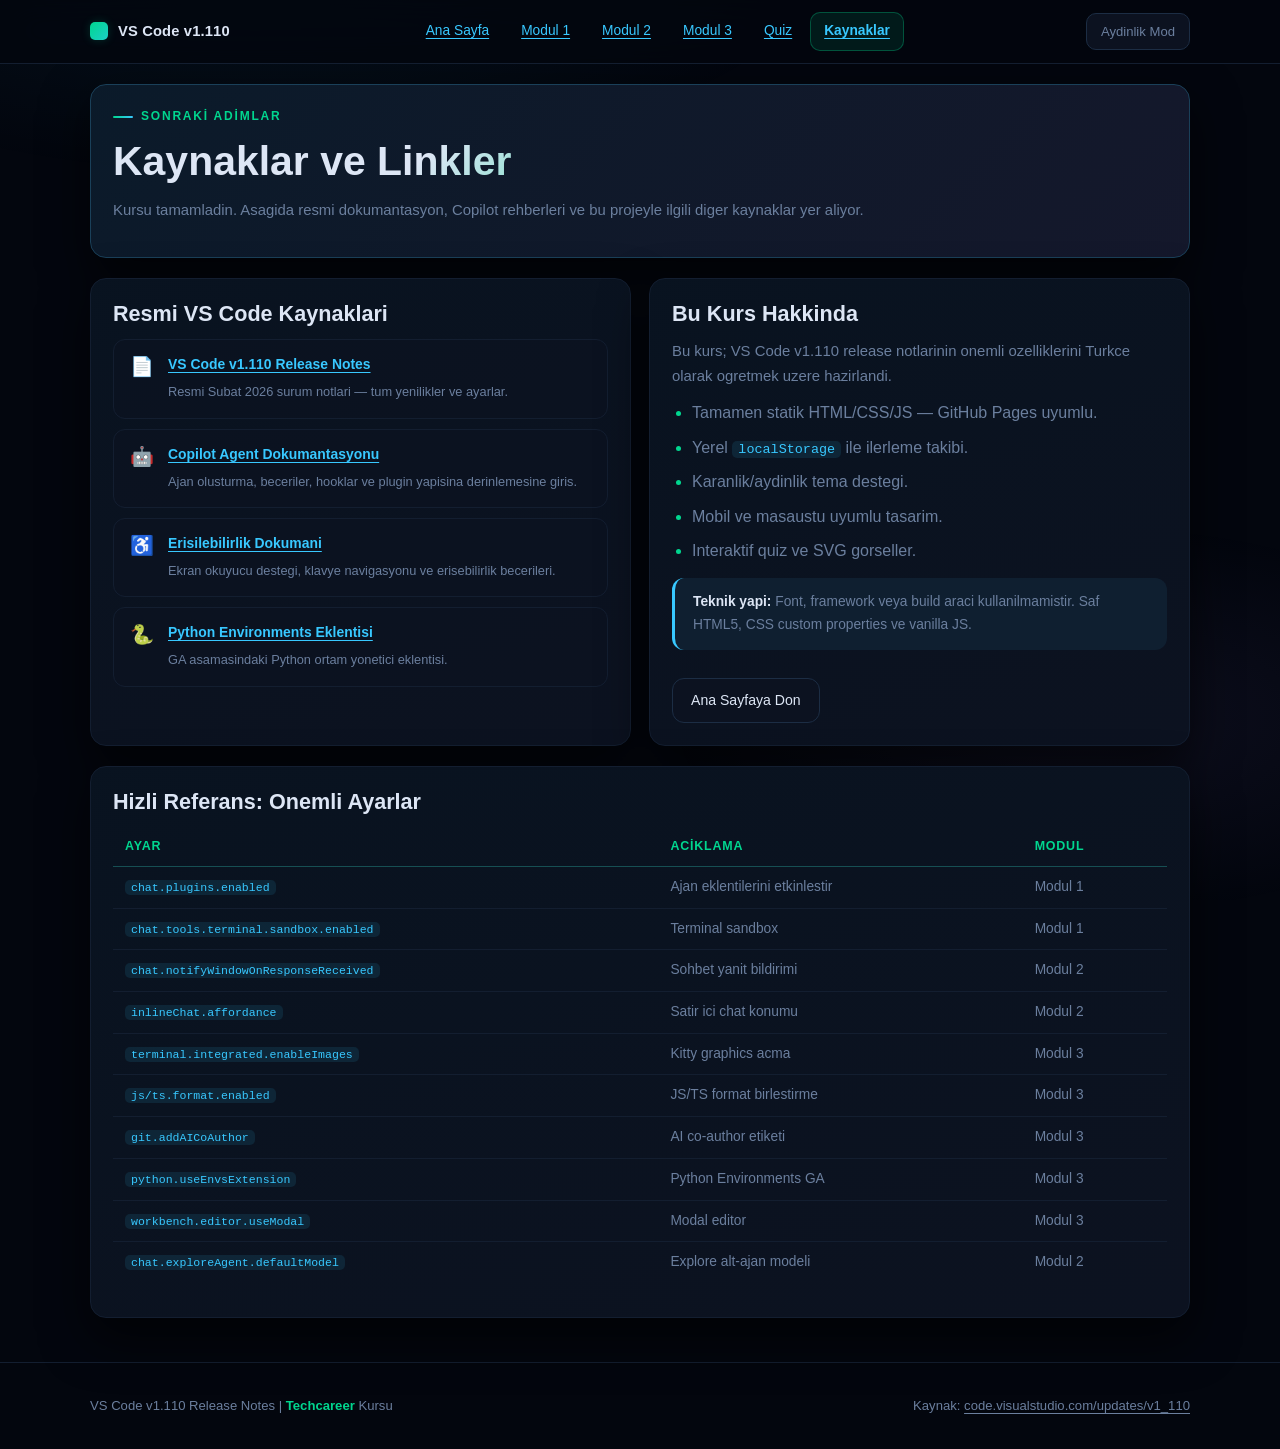
==== commit 1e4d8286: "feat: Techcareer yesil marka tipografisi ekle - --tc-green (#00d68f) ve glow token'lari CSS'e eklend" ====
--- a/pages/kaynaklar.html
+++ b/pages/kaynaklar.html
@@ -112,7 +112,7 @@
 
   <footer>
     <div class="container">
-      <span>VS Code v1.110 Release Notes | Techcareer Kursu</span>
+      <span>VS Code v1.110 Release Notes | <span class="tc">Techcareer</span> Kursu</span>
       <span>Kaynak: <a href="https://code.visualstudio.com/updates/v1_110" target="_blank" rel="noreferrer noopener">code.visualstudio.com/updates/v1_110</a></span>
     </div>
   </footer>
--- a/assets/css/styles.css
+++ b/assets/css/styles.css
@@ -25,6 +25,12 @@
   --shadow-sm: 0 6px 18px rgba(0, 0, 0, 0.4);
   --radius:    16px;
   --radius-sm: 10px;
+
+  /* Techcareer Brand */
+  --tc-green:      #00d68f;
+  --tc-green-dim:  #00b87a;
+  --tc-glow:       rgba(0, 214, 143, 0.20);
+  --tc-glow-soft:  rgba(0, 214, 143, 0.10);
 }
 
 :root[data-theme="light"] {
@@ -47,6 +53,12 @@
   --glow-2:    rgba(124, 58, 237, 0.10);
   --shadow:    0 12px 36px rgba(10, 20, 40, 0.12);
   --shadow-sm: 0 4px 14px rgba(10, 20, 40, 0.08);
+
+  /* Techcareer Brand */
+  --tc-green:      #00a86b;
+  --tc-green-dim:  #008f5a;
+  --tc-glow:       rgba(0, 168, 107, 0.18);
+  --tc-glow-soft:  rgba(0, 168, 107, 0.08);
 }
 
 /* ---- Animations ---- */
@@ -161,10 +173,11 @@
   width: 18px;
   height: 18px;
   border-radius: 5px;
-  background: linear-gradient(135deg, var(--accent), var(--accent-2));
+  background: linear-gradient(135deg, var(--tc-green), var(--accent));
   background-size: 200% 200%;
   animation: gradient-drift 4s ease infinite, pulse-glow 3s ease-in-out infinite;
   flex-shrink: 0;
+  box-shadow: 0 0 10px var(--tc-glow);
 }
 
 /* ---- Nav ---- */
@@ -192,9 +205,10 @@
   outline: none;
 }
 .nav-links a[aria-current="page"] {
-  color: var(--accent);
-  border-color: color-mix(in srgb, var(--accent) 30%, transparent);
-  background: color-mix(in srgb, var(--accent) 7%, transparent);
+  color: var(--tc-green);
+  border-color: color-mix(in srgb, var(--tc-green) 30%, transparent);
+  background: var(--tc-glow-soft);
+  font-weight: 600;
 }
 
 /* ---- Hamburger ---- */
@@ -309,16 +323,20 @@
 
 h1 {
   font-size: clamp(1.75rem, 3.2vw, 2.75rem);
-  background: linear-gradient(135deg, var(--text) 45%, var(--accent) 80%, var(--accent-2));
+  background: linear-gradient(135deg, var(--text) 30%, var(--tc-green) 65%, var(--accent));
   -webkit-background-clip: text;
   -webkit-text-fill-color: transparent;
   background-clip: text;
 }
 h2 { font-size: clamp(1.05rem, 2vw, 1.35rem); }
+h3 {
+  font-size: 1rem;
+  color: var(--tc-green);
+}
 p  { margin: 0 0 12px; }
 
 .kicker {
-  color: var(--accent);
+  color: var(--tc-green);
   font-size: 0.75rem;
   font-weight: 700;
   letter-spacing: 1.8px;
@@ -334,10 +352,48 @@
   width: 20px;
   height: 2px;
   border-radius: 2px;
-  background: linear-gradient(90deg, var(--accent), var(--accent-2));
+  background: linear-gradient(90deg, var(--tc-green), var(--accent));
   flex-shrink: 0;
 }
 .muted  { color: var(--muted); font-size: 0.93rem; }
+
+/* ---- Techcareer Typography ---- */
+.tc-label {
+  display: inline-flex;
+  align-items: center;
+  gap: 6px;
+  font-size: 0.72rem;
+  font-weight: 700;
+  letter-spacing: 1.6px;
+  text-transform: uppercase;
+  color: var(--tc-green);
+  padding: 3px 10px;
+  border: 1px solid color-mix(in srgb, var(--tc-green) 35%, transparent);
+  border-radius: 999px;
+  background: var(--tc-glow-soft);
+}
+.tc-label::before {
+  content: '';
+  width: 6px;
+  height: 6px;
+  border-radius: 50%;
+  background: var(--tc-green);
+  box-shadow: 0 0 6px var(--tc-green);
+  flex-shrink: 0;
+  animation: pulse-glow 2s ease-in-out infinite;
+}
+
+.tc-highlight {
+  color: var(--tc-green);
+  font-weight: 600;
+}
+
+.tc-heading {
+  background: linear-gradient(135deg, var(--tc-green) 0%, var(--accent) 100%);
+  -webkit-background-clip: text;
+  -webkit-text-fill-color: transparent;
+  background-clip: text;
+}
 
 /* ---- Tags ---- */
 .tags { display: flex; flex-wrap: wrap; gap: 8px; margin-top: 14px; }
@@ -359,7 +415,7 @@
 /* ---- Lists ---- */
 .list { padding-left: 20px; margin: 0; }
 .list li { margin-bottom: 8px; color: var(--muted); }
-.list li::marker { color: var(--accent); }
+.list li::marker { color: var(--tc-green); }
 
 /* ---- Buttons ---- */
 button, .btn {
@@ -387,14 +443,14 @@
 button:active, .btn:active { transform: scale(0.97); }
 
 .btn-primary {
-  background: linear-gradient(135deg, var(--accent), var(--accent-2));
+  background: linear-gradient(135deg, var(--tc-green), var(--accent));
   border-color: transparent;
   color: #04070f;
   font-weight: 600;
 }
 .btn-primary:hover,
 .btn-primary:focus-visible {
-  box-shadow: 0 0 0 3px var(--glow), 0 8px 28px var(--glow);
+  box-shadow: 0 0 0 3px var(--tc-glow), 0 8px 28px var(--tc-glow);
   transform: translateY(-1px);
 }
 
@@ -607,7 +663,7 @@
   content: counter(steps);
   min-width: 28px; height: 28px;
   border-radius: 50%;
-  background: linear-gradient(135deg, var(--accent), var(--accent-2));
+  background: linear-gradient(135deg, var(--tc-green), var(--accent));
   color: #04070f;
   font-size: 0.78rem;
   font-weight: 700;
@@ -695,12 +751,12 @@
 th {
   text-align: left;
   padding: 9px 12px;
-  color: var(--accent);
+  color: var(--tc-green);
   font-weight: 600;
   font-size: 0.78rem;
   letter-spacing: 0.8px;
   text-transform: uppercase;
-  border-bottom: 1px solid var(--border-2);
+  border-bottom: 1px solid color-mix(in srgb, var(--tc-green) 20%, var(--border-2));
 }
 td {
   padding: 9px 12px;
@@ -727,7 +783,8 @@
   gap: 10px;
 }
 footer a { color: var(--muted) !important; }
-footer a:hover { color: var(--accent) !important; }
+footer a:hover { color: var(--tc-green) !important; }
+footer .tc { color: var(--tc-green); font-weight: 600; }
 
 /* ---- Scroll Reveal ---- */
 .reveal {
